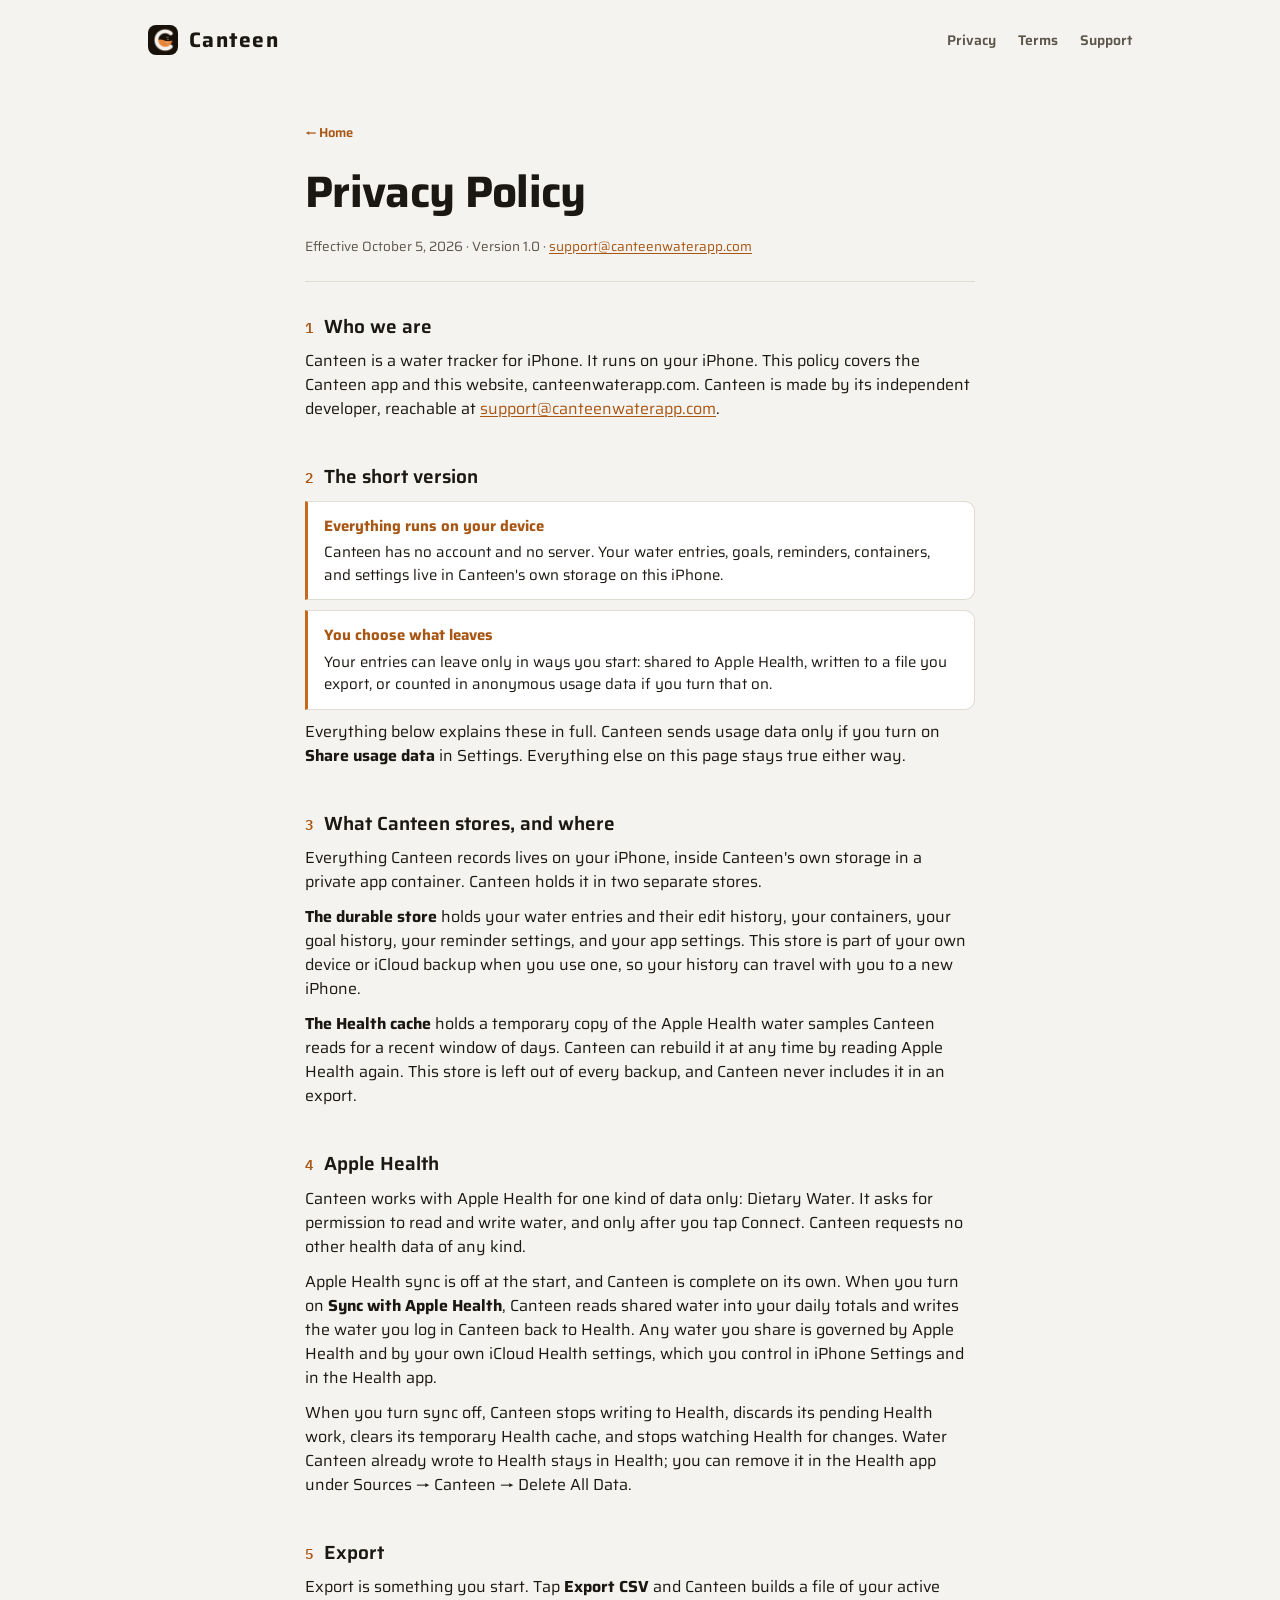
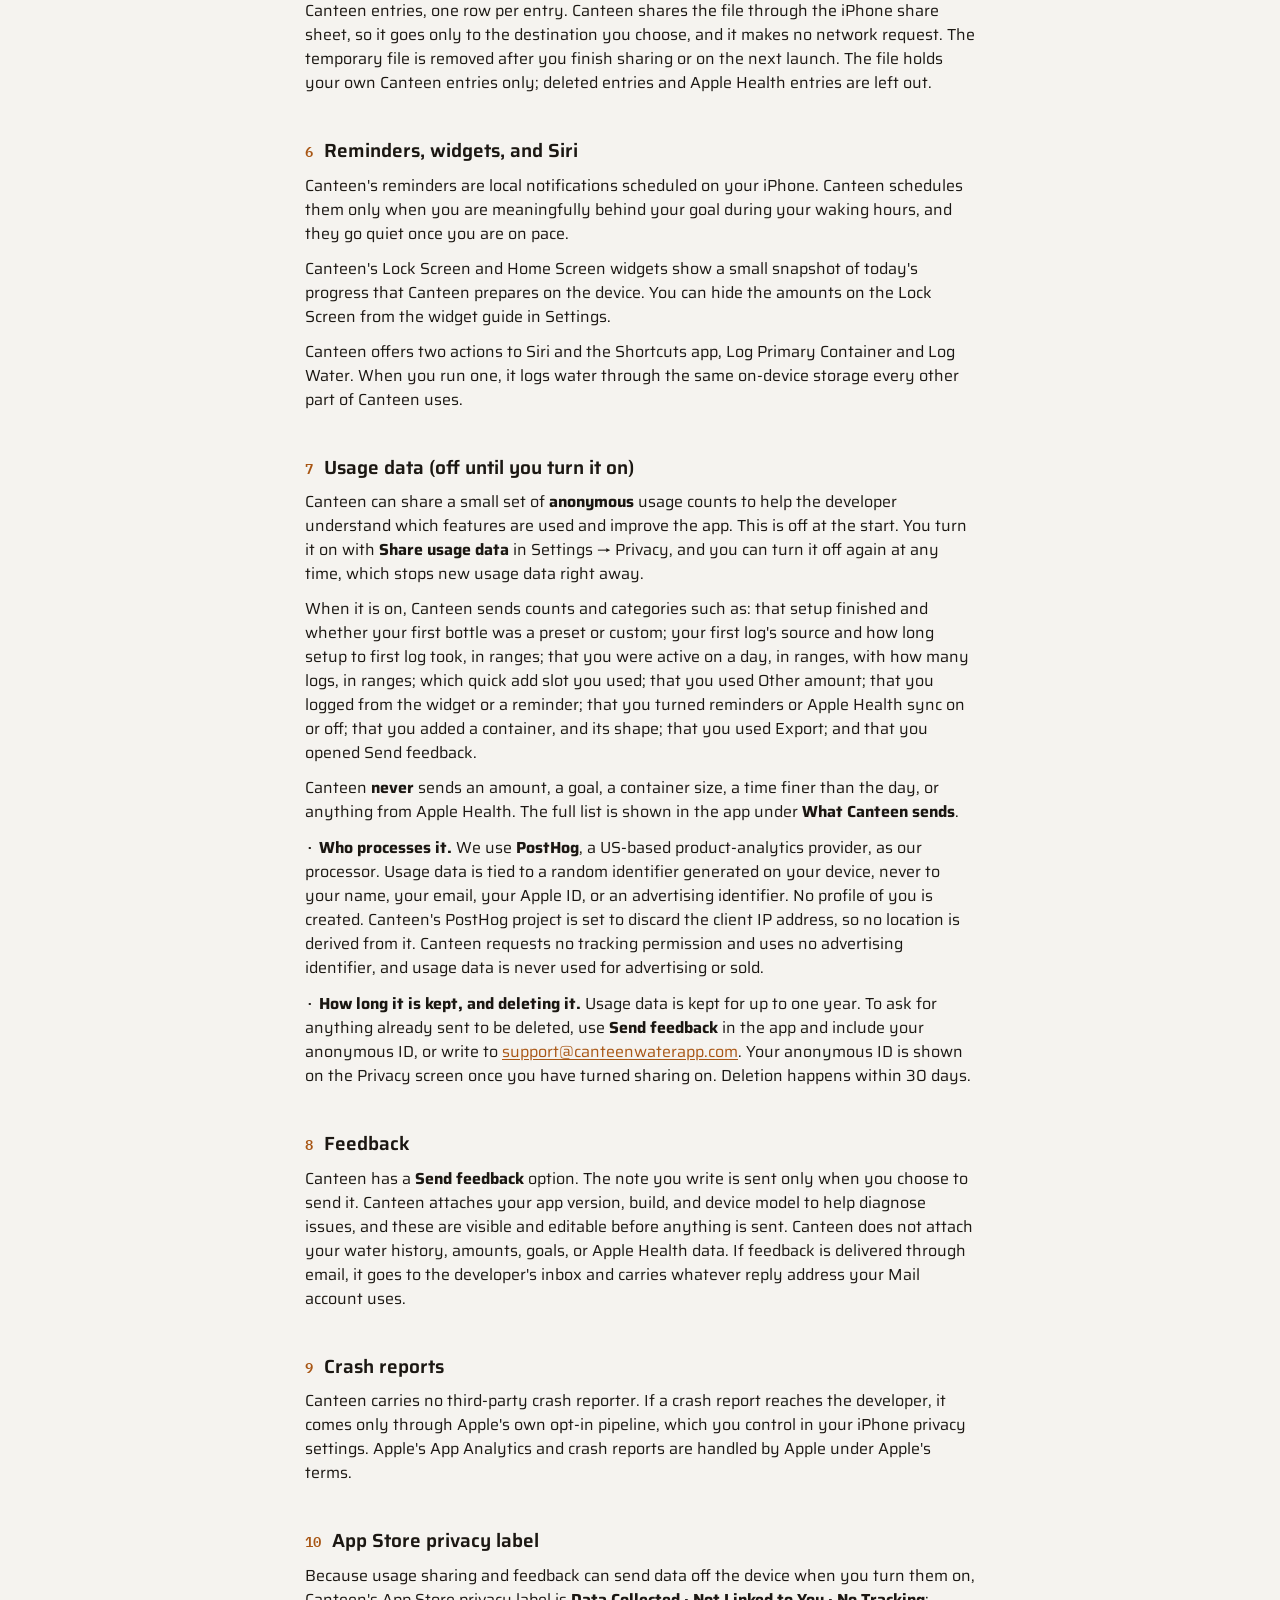
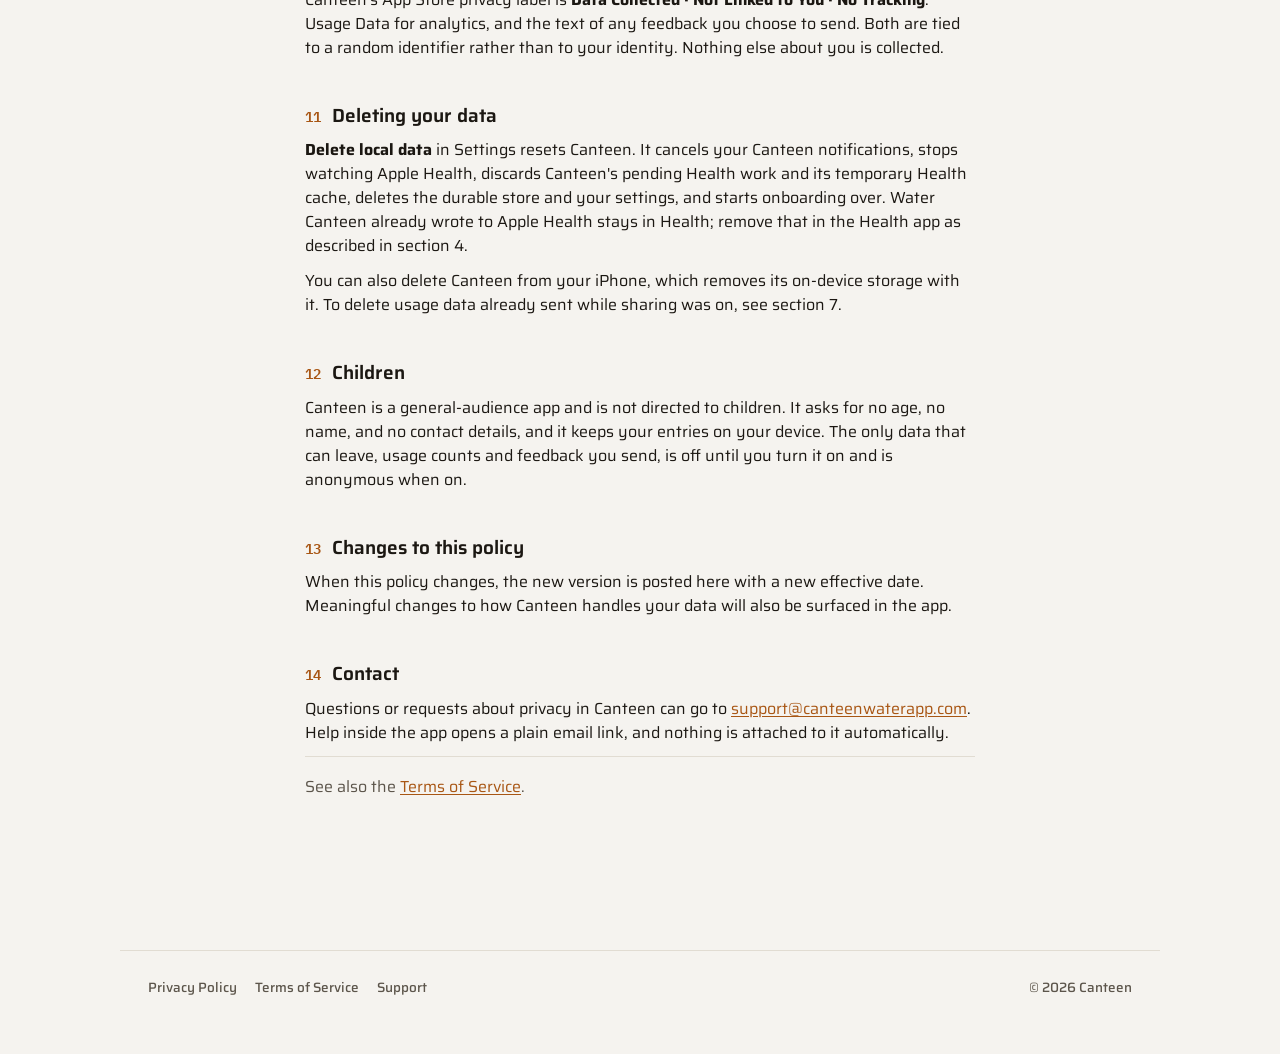
==== privacy.html @ 7a8dfb1c "Add canteenwaterapp.com landing page and legal docs First version of the public Canteen site as a pl" ====
<!DOCTYPE html>
<html lang="en">
<head>
<meta charset="utf-8" />
<meta name="viewport" content="width=device-width, initial-scale=1" />
<title>Privacy Policy · Canteen</title>
<link rel="icon" type="image/png" sizes="32x32" href="favicon-32.png">
<link rel="icon" type="image/png" sizes="16x16" href="favicon-16.png">
<link rel="apple-touch-icon" sizes="180x180" href="apple-touch-icon.png">
<meta name="description" content="Canteen Privacy Policy: what Canteen stores, where it lives, and the one thing that leaves only if you choose." />
<link rel="stylesheet" href="canteen.css" />
</head>
<body>

  <header class="nav">
    <a class="brand" href="/"><img src="icon-512.png" alt="Canteen app icon"><span class="wm">Canteen</span></a>
    <nav class="links">
      <a href="privacy.html">Privacy</a>
      <a href="terms.html">Terms</a>
      <a href="mailto:support@canteenwaterapp.com">Support</a>
    </nav>
  </header>

  <main class="doc">
    <a class="back" href="/">← Home</a>
    <h1>Privacy Policy</h1>
    <p class="meta">Effective October 5, 2026 · Version 1.0 · <a href="mailto:support@canteenwaterapp.com">support@canteenwaterapp.com</a></p>
    <hr />

    <section><h2><span class="n">1</span> Who we are</h2>
      <p>Canteen is a water tracker for iPhone. It runs on your iPhone. This policy covers the Canteen app and this website, canteenwaterapp.com. Canteen is made by its independent developer, reachable at <a href="mailto:support@canteenwaterapp.com">support@canteenwaterapp.com</a>.</p></section>

    <section><h2><span class="n">2</span> The short version</h2>
      <div class="model"><span class="mh">Everything runs on your device</span>Canteen has no account and no server. Your water entries, goals, reminders, containers, and settings live in Canteen's own storage on this iPhone.</div>
      <div class="model"><span class="mh">You choose what leaves</span>Your entries can leave only in ways you start: shared to Apple Health, written to a file you export, or counted in anonymous usage data if you turn that on.</div>
      <p>Everything below explains these in full. Canteen sends usage data only if you turn on <strong>Share usage data</strong> in Settings. Everything else on this page stays true either way.</p></section>

    <section><h2><span class="n">3</span> What Canteen stores, and where</h2>
      <p>Everything Canteen records lives on your iPhone, inside Canteen's own storage in a private app container. Canteen holds it in two separate stores.</p>
      <p><strong>The durable store</strong> holds your water entries and their edit history, your containers, your goal history, your reminder settings, and your app settings. This store is part of your own device or iCloud backup when you use one, so your history can travel with you to a new iPhone.</p>
      <p><strong>The Health cache</strong> holds a temporary copy of the Apple Health water samples Canteen reads for a recent window of days. Canteen can rebuild it at any time by reading Apple Health again. This store is left out of every backup, and Canteen never includes it in an export.</p></section>

    <section><h2><span class="n">4</span> Apple Health</h2>
      <p>Canteen works with Apple Health for one kind of data only: Dietary Water. It asks for permission to read and write water, and only after you tap Connect. Canteen requests no other health data of any kind.</p>
      <p>Apple Health sync is off at the start, and Canteen is complete on its own. When you turn on <strong>Sync with Apple Health</strong>, Canteen reads shared water into your daily totals and writes the water you log in Canteen back to Health. Any water you share is governed by Apple Health and by your own iCloud Health settings, which you control in iPhone Settings and in the Health app.</p>
      <p>When you turn sync off, Canteen stops writing to Health, discards its pending Health work, clears its temporary Health cache, and stops watching Health for changes. Water Canteen already wrote to Health stays in Health; you can remove it in the Health app under Sources → Canteen → Delete All Data.</p></section>

    <section><h2><span class="n">5</span> Export</h2>
      <p>Export is something you start. Tap <strong>Export CSV</strong> and Canteen builds a file of your active Canteen entries, one row per entry. Canteen shares the file through the iPhone share sheet, so it goes only to the destination you choose, and it makes no network request. The temporary file is removed after you finish sharing or on the next launch. The file holds your own Canteen entries only; deleted entries and Apple Health entries are left out.</p></section>

    <section><h2><span class="n">6</span> Reminders, widgets, and Siri</h2>
      <p>Canteen's reminders are local notifications scheduled on your iPhone. Canteen schedules them only when you are meaningfully behind your goal during your waking hours, and they go quiet once you are on pace.</p>
      <p>Canteen's Lock Screen and Home Screen widgets show a small snapshot of today's progress that Canteen prepares on the device. You can hide the amounts on the Lock Screen from the widget guide in Settings.</p>
      <p>Canteen offers two actions to Siri and the Shortcuts app, Log Primary Container and Log Water. When you run one, it logs water through the same on-device storage every other part of Canteen uses.</p></section>

    <section><h2><span class="n">7</span> Usage data (off until you turn it on)</h2>
      <p>Canteen can share a small set of <strong>anonymous</strong> usage counts to help the developer understand which features are used and improve the app. This is off at the start. You turn it on with <strong>Share usage data</strong> in Settings → Privacy, and you can turn it off again at any time, which stops new usage data right away.</p>
      <p>When it is on, Canteen sends counts and categories such as: that setup finished and whether your first bottle was a preset or custom; your first log's source and how long setup to first log took, in ranges; that you were active on a day, in ranges, with how many logs, in ranges; which quick add slot you used; that you used Other amount; that you logged from the widget or a reminder; that you turned reminders or Apple Health sync on or off; that you added a container, and its shape; that you used Export; and that you opened Send feedback.</p>
      <p>Canteen <strong>never</strong> sends an amount, a goal, a container size, a time finer than the day, or anything from Apple Health. The full list is shown in the app under <strong>What Canteen sends</strong>.</p>
      <p><span class="num">·</span> <strong>Who processes it.</strong> We use <strong>PostHog</strong>, a US-based product-analytics provider, as our processor. Usage data is tied to a random identifier generated on your device, never to your name, your email, your Apple ID, or an advertising identifier. No profile of you is created. Canteen's PostHog project is set to discard the client IP address, so no location is derived from it. Canteen requests no tracking permission and uses no advertising identifier, and usage data is never used for advertising or sold.</p>
      <p><span class="num">·</span> <strong>How long it is kept, and deleting it.</strong> Usage data is kept for up to one year. To ask for anything already sent to be deleted, use <strong>Send feedback</strong> in the app and include your anonymous ID, or write to <a href="mailto:support@canteenwaterapp.com">support@canteenwaterapp.com</a>. Your anonymous ID is shown on the Privacy screen once you have turned sharing on. Deletion happens within 30 days.</p></section>

    <section><h2><span class="n">8</span> Feedback</h2>
      <p>Canteen has a <strong>Send feedback</strong> option. The note you write is sent only when you choose to send it. Canteen attaches your app version, build, and device model to help diagnose issues, and these are visible and editable before anything is sent. Canteen does not attach your water history, amounts, goals, or Apple Health data. If feedback is delivered through email, it goes to the developer's inbox and carries whatever reply address your Mail account uses.</p></section>

    <section><h2><span class="n">9</span> Crash reports</h2>
      <p>Canteen carries no third-party crash reporter. If a crash report reaches the developer, it comes only through Apple's own opt-in pipeline, which you control in your iPhone privacy settings. Apple's App Analytics and crash reports are handled by Apple under Apple's terms.</p></section>

    <section><h2><span class="n">10</span> App Store privacy label</h2>
      <p>Because usage sharing and feedback can send data off the device when you turn them on, Canteen's App Store privacy label is <strong>Data Collected · Not Linked to You · No Tracking</strong>: Usage Data for analytics, and the text of any feedback you choose to send. Both are tied to a random identifier rather than to your identity. Nothing else about you is collected.</p></section>

    <section><h2><span class="n">11</span> Deleting your data</h2>
      <p><strong>Delete local data</strong> in Settings resets Canteen. It cancels your Canteen notifications, stops watching Apple Health, discards Canteen's pending Health work and its temporary Health cache, deletes the durable store and your settings, and starts onboarding over. Water Canteen already wrote to Apple Health stays in Health; remove that in the Health app as described in section 4.</p>
      <p>You can also delete Canteen from your iPhone, which removes its on-device storage with it. To delete usage data already sent while sharing was on, see section 7.</p></section>

    <section><h2><span class="n">12</span> Children</h2>
      <p>Canteen is a general-audience app and is not directed to children. It asks for no age, no name, and no contact details, and it keeps your entries on your device. The only data that can leave, usage counts and feedback you send, is off until you turn it on and is anonymous when on.</p></section>

    <section><h2><span class="n">13</span> Changes to this policy</h2>
      <p>When this policy changes, the new version is posted here with a new effective date. Meaningful changes to how Canteen handles your data will also be surfaced in the app.</p></section>

    <section><h2><span class="n">14</span> Contact</h2>
      <p>Questions or requests about privacy in Canteen can go to <a href="mailto:support@canteenwaterapp.com">support@canteenwaterapp.com</a>. Help inside the app opens a plain email link, and nothing is attached to it automatically.</p></section>

    <p class="crosslink">See also the <a href="terms.html">Terms of Service</a>.</p>
  </main>

  <footer class="foot">
    <div>
      <a href="privacy.html">Privacy Policy</a><a href="terms.html">Terms of Service</a><a href="mailto:support@canteenwaterapp.com">Support</a>
    </div>
    <div>© 2026 Canteen</div>
  </footer>

</body>
</html>
---- canteen.css ----
/* Canteen · canteenwaterapp.com shared styles (Readout v3) */
@import url('https://fonts.googleapis.com/css2?family=Saira:wght@400;500;600;700&family=IBM+Plex+Mono:wght@500;600&display=swap');

:root{
  /* Readout v3 · warm dark (home) */
  --bg:#17130E; --surface:#221C16; --surface2:#2A231B;
  --divider:#2E2820; --border:#776F63;
  --t1:#F1EEE8; --t2:#A69F93;
  --accent:#E6853C; --accent-text:#E6853C; --accent-ink:#17130E;
  --seg-off:#3A332A;
  --disp:'IBM Plex Mono',ui-monospace,monospace;
  --ui:'Saira',system-ui,-apple-system,Segoe UI,sans-serif;
}
@media (prefers-color-scheme: light){
  :root{
    /* Readout v3 · warm paper */
    --bg:#F5F3EF; --surface:#FFFFFF; --surface2:#EEEAE3;
    --divider:#E1DCD2; --border:#6E6659;
    --t1:#1B1712; --t2:#5C554B;
    --accent:#C56A1E; --accent-text:#A85614; --accent-ink:#FFFFFF;
    --seg-off:#E4E0D8;
  }
}

*{box-sizing:border-box;}
html{scroll-behavior:smooth;}
body{margin:0;background:var(--bg);color:var(--t1);
  font-family:var(--ui);line-height:1.5;-webkit-font-smoothing:antialiased;}
a{color:var(--accent-text);text-underline-offset:2px;}
.num{font-family:var(--disp);font-variant-numeric:tabular-nums;}

/* header */
.nav{max-width:1040px;margin:0 auto;padding:24px 28px;display:flex;align-items:center;justify-content:space-between;gap:20px;}
.brand{display:flex;align-items:center;gap:11px;text-decoration:none;}
.brand img{width:30px;height:30px;border-radius:8px;flex:none;display:block;}
.brand .wm{font-weight:700;font-size:21px;letter-spacing:0.06em;color:var(--t1);}
.nav .links{display:flex;gap:22px;font:600 14px var(--ui);}
.nav .links a{color:var(--t2);text-decoration:none;}
.nav .links a:hover{color:var(--accent-text);}

/* homepage hero */
.hero{max-width:1040px;margin:0 auto;padding:60px 28px 44px;display:grid;grid-template-columns:1.1fr 0.9fr;gap:52px;align-items:center;}
@media(max-width:760px){.hero{grid-template-columns:1fr;gap:40px;padding-top:36px;}}
.hero .eyebrow{font:600 12px var(--ui);letter-spacing:0.16em;text-transform:uppercase;color:var(--accent-text);}
.hero h1{font-weight:700;font-size:clamp(40px,6.2vw,64px);line-height:1.02;letter-spacing:-0.02em;margin:16px 0 0;text-wrap:balance;}
.hero .tag{font-size:clamp(18px,2.3vw,22px);color:var(--t1);margin:18px 0 0;max-width:30ch;line-height:1.35;}
.hero .sub{font-size:16px;color:var(--t2);margin:16px 0 0;max-width:46ch;}
.cta{margin-top:30px;display:flex;align-items:center;gap:16px;flex-wrap:wrap;}
.pill{display:inline-flex;align-items:center;gap:10px;background:var(--accent);color:var(--accent-ink);
  font:700 15px var(--ui);padding:14px 22px;border-radius:12px;text-decoration:none;}
.pill .dot{width:7px;height:7px;border-radius:999px;background:var(--accent-ink);opacity:0.55;}
.cta .note{font:500 13px var(--ui);color:var(--t2);}

/* hero mark */
.mark{width:220px;height:220px;border-radius:48px;margin:0 auto;display:block;
  box-shadow:0 30px 70px -34px rgba(0,0,0,0.6);}
@media(max-width:760px){.mark{width:168px;height:168px;border-radius:38px;}}

/* feature band */
.band{background:var(--surface);border-top:1px solid var(--divider);border-bottom:1px solid var(--divider);margin-top:36px;}
.feats{max-width:1040px;margin:0 auto;padding:52px 28px;display:grid;grid-template-columns:repeat(3,1fr);gap:34px;}
@media(max-width:760px){.feats{grid-template-columns:1fr;gap:28px;}}
.feat .k{font:600 11px var(--ui);letter-spacing:0.14em;text-transform:uppercase;color:var(--accent-text);}
.feat h3{font-weight:600;font-size:20px;margin:8px 0 6px;}
.feat p{font-size:15px;color:var(--t2);margin:0;}

.closing{max-width:680px;margin:0 auto;padding:64px 28px 16px;text-align:center;}
.closing p{font-size:clamp(20px,3vw,25px);color:var(--t1);line-height:1.4;}

/* footer */
.foot{max-width:1040px;margin:40px auto 0;padding:26px 28px 56px;border-top:1px solid var(--divider);
  display:flex;align-items:center;justify-content:space-between;gap:16px;flex-wrap:wrap;font:500 13.5px var(--ui);color:var(--t2);}
.foot a{color:var(--t2);text-decoration:none;margin-right:18px;}
.foot a:hover{color:var(--accent-text);}

/* legal document pages */
.doc{max-width:66ch;margin:0 auto;padding:40px 28px 100px;}
.doc .back{display:inline-block;font:600 13px var(--ui);color:var(--accent-text);text-decoration:none;margin-bottom:10px;}
.doc h1{font-weight:700;font-size:clamp(32px,5vw,44px);letter-spacing:-0.015em;margin:6px 0 0;}
.doc .meta{margin-top:12px;font-size:13.5px;color:var(--t2);}
.doc hr{border:none;border-top:1px solid var(--divider);margin:24px 0 0;}
.doc section{padding-top:30px;}
.doc h2{font-weight:600;font-size:19px;margin:0 0 9px;display:flex;gap:11px;align-items:baseline;}
.doc h2 .n{color:var(--accent-text);font-size:14px;font-weight:600;flex:none;font-family:var(--disp);}
.doc p{margin:0 0 11px;font-size:16px;}
.doc ul{margin:4px 0 11px;padding-left:20px;}
.doc li{margin:0 0 7px;font-size:15.5px;}
.doc strong{color:var(--t1);}
.model{background:var(--surface);border:1px solid var(--divider);border-left:3px solid var(--accent);border-radius:0 10px 10px 0;padding:13px 16px;margin:10px 0;font-size:15px;}
.model .mh{font-weight:700;color:var(--accent-text);display:block;margin-bottom:4px;}
.crosslink{margin-top:40px;padding-top:18px;border-top:1px solid var(--divider);font-size:14px;color:var(--t2);}
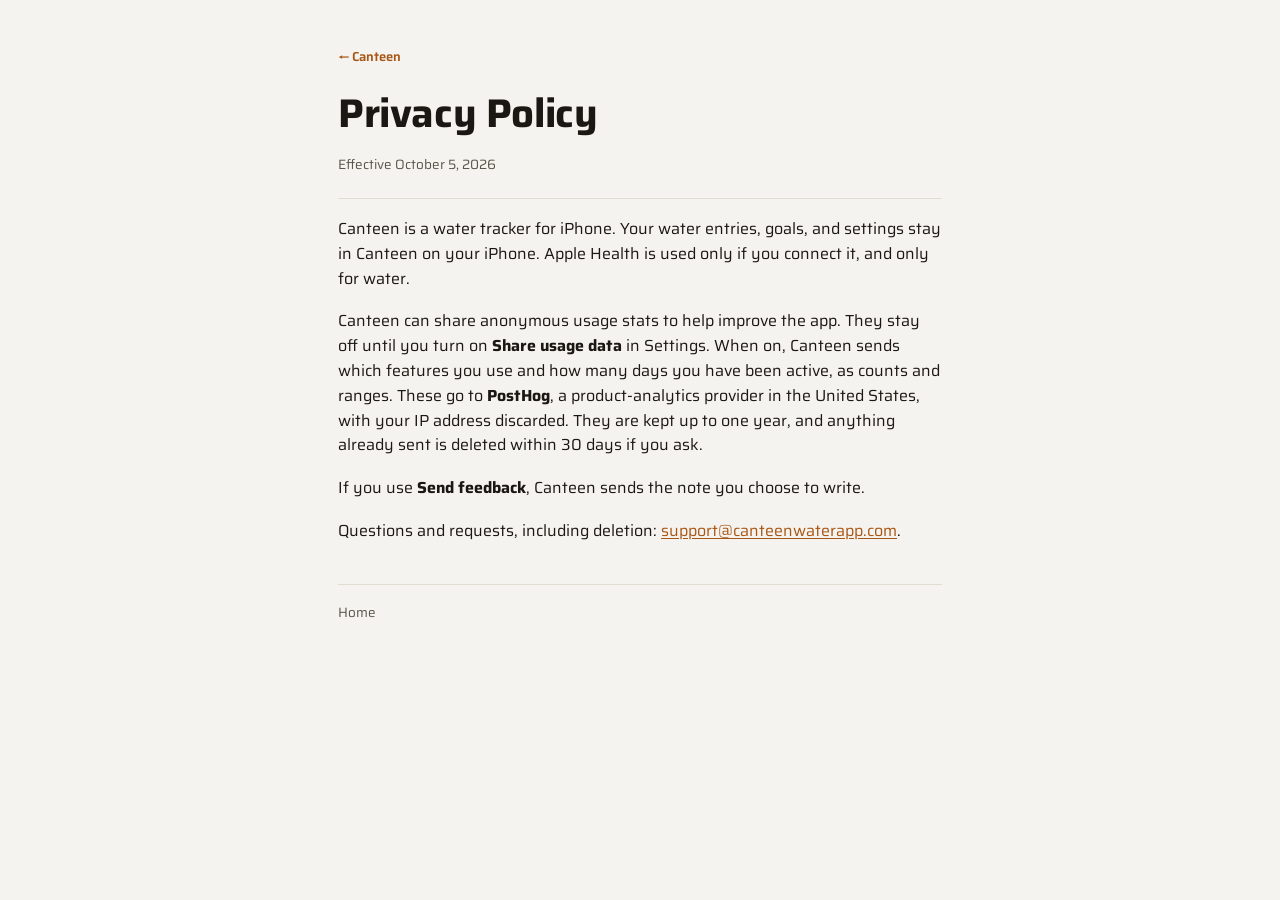
==== commit 966228b3: "Trim site to the minimal version Captain steer: keep only what the site needs.  - Remove terms.html " ====
--- a/privacy.html
+++ b/privacy.html
@@ -7,90 +7,27 @@
 <link rel="icon" type="image/png" sizes="32x32" href="favicon-32.png">
 <link rel="icon" type="image/png" sizes="16x16" href="favicon-16.png">
 <link rel="apple-touch-icon" sizes="180x180" href="apple-touch-icon.png">
-<meta name="description" content="Canteen Privacy Policy: what Canteen stores, where it lives, and the one thing that leaves only if you choose." />
+<meta name="description" content="Canteen Privacy Policy." />
 <link rel="stylesheet" href="canteen.css" />
 </head>
 <body>
 
-  <header class="nav">
-    <a class="brand" href="/"><img src="icon-512.png" alt="Canteen app icon"><span class="wm">Canteen</span></a>
-    <nav class="links">
-      <a href="privacy.html">Privacy</a>
-      <a href="terms.html">Terms</a>
-      <a href="mailto:support@canteenwaterapp.com">Support</a>
-    </nav>
-  </header>
-
   <main class="doc">
-    <a class="back" href="/">← Home</a>
+    <a class="brand" href="/">← Canteen</a>
     <h1>Privacy Policy</h1>
-    <p class="meta">Effective October 5, 2026 · Version 1.0 · <a href="mailto:support@canteenwaterapp.com">support@canteenwaterapp.com</a></p>
+    <p class="meta">Effective October 5, 2026</p>
     <hr />
 
-    <section><h2><span class="n">1</span> Who we are</h2>
-      <p>Canteen is a water tracker for iPhone. It runs on your iPhone. This policy covers the Canteen app and this website, canteenwaterapp.com. Canteen is made by its independent developer, reachable at <a href="mailto:support@canteenwaterapp.com">support@canteenwaterapp.com</a>.</p></section>
+    <p>Canteen is a water tracker for iPhone. Your water entries, goals, and settings stay in Canteen on your iPhone. Apple Health is used only if you connect it, and only for water.</p>
 
-    <section><h2><span class="n">2</span> The short version</h2>
-      <div class="model"><span class="mh">Everything runs on your device</span>Canteen has no account and no server. Your water entries, goals, reminders, containers, and settings live in Canteen's own storage on this iPhone.</div>
-      <div class="model"><span class="mh">You choose what leaves</span>Your entries can leave only in ways you start: shared to Apple Health, written to a file you export, or counted in anonymous usage data if you turn that on.</div>
-      <p>Everything below explains these in full. Canteen sends usage data only if you turn on <strong>Share usage data</strong> in Settings. Everything else on this page stays true either way.</p></section>
+    <p>Canteen can share anonymous usage stats to help improve the app. They stay off until you turn on <strong>Share usage data</strong> in Settings. When on, Canteen sends which features you use and how many days you have been active, as counts and ranges. These go to <strong>PostHog</strong>, a product-analytics provider in the United States, with your IP address discarded. They are kept up to one year, and anything already sent is deleted within 30 days if you ask.</p>
 
-    <section><h2><span class="n">3</span> What Canteen stores, and where</h2>
-      <p>Everything Canteen records lives on your iPhone, inside Canteen's own storage in a private app container. Canteen holds it in two separate stores.</p>
-      <p><strong>The durable store</strong> holds your water entries and their edit history, your containers, your goal history, your reminder settings, and your app settings. This store is part of your own device or iCloud backup when you use one, so your history can travel with you to a new iPhone.</p>
-      <p><strong>The Health cache</strong> holds a temporary copy of the Apple Health water samples Canteen reads for a recent window of days. Canteen can rebuild it at any time by reading Apple Health again. This store is left out of every backup, and Canteen never includes it in an export.</p></section>
+    <p>If you use <strong>Send feedback</strong>, Canteen sends the note you choose to write.</p>
 
-    <section><h2><span class="n">4</span> Apple Health</h2>
-      <p>Canteen works with Apple Health for one kind of data only: Dietary Water. It asks for permission to read and write water, and only after you tap Connect. Canteen requests no other health data of any kind.</p>
-      <p>Apple Health sync is off at the start, and Canteen is complete on its own. When you turn on <strong>Sync with Apple Health</strong>, Canteen reads shared water into your daily totals and writes the water you log in Canteen back to Health. Any water you share is governed by Apple Health and by your own iCloud Health settings, which you control in iPhone Settings and in the Health app.</p>
-      <p>When you turn sync off, Canteen stops writing to Health, discards its pending Health work, clears its temporary Health cache, and stops watching Health for changes. Water Canteen already wrote to Health stays in Health; you can remove it in the Health app under Sources → Canteen → Delete All Data.</p></section>
+    <p>Questions and requests, including deletion: <a href="mailto:support@canteenwaterapp.com">support@canteenwaterapp.com</a>.</p>
 
-    <section><h2><span class="n">5</span> Export</h2>
-      <p>Export is something you start. Tap <strong>Export CSV</strong> and Canteen builds a file of your active Canteen entries, one row per entry. Canteen shares the file through the iPhone share sheet, so it goes only to the destination you choose, and it makes no network request. The temporary file is removed after you finish sharing or on the next launch. The file holds your own Canteen entries only; deleted entries and Apple Health entries are left out.</p></section>
-
-    <section><h2><span class="n">6</span> Reminders, widgets, and Siri</h2>
-      <p>Canteen's reminders are local notifications scheduled on your iPhone. Canteen schedules them only when you are meaningfully behind your goal during your waking hours, and they go quiet once you are on pace.</p>
-      <p>Canteen's Lock Screen and Home Screen widgets show a small snapshot of today's progress that Canteen prepares on the device. You can hide the amounts on the Lock Screen from the widget guide in Settings.</p>
-      <p>Canteen offers two actions to Siri and the Shortcuts app, Log Primary Container and Log Water. When you run one, it logs water through the same on-device storage every other part of Canteen uses.</p></section>
-
-    <section><h2><span class="n">7</span> Usage data (off until you turn it on)</h2>
-      <p>Canteen can share a small set of <strong>anonymous</strong> usage counts to help the developer understand which features are used and improve the app. This is off at the start. You turn it on with <strong>Share usage data</strong> in Settings → Privacy, and you can turn it off again at any time, which stops new usage data right away.</p>
-      <p>When it is on, Canteen sends counts and categories such as: that setup finished and whether your first bottle was a preset or custom; your first log's source and how long setup to first log took, in ranges; that you were active on a day, in ranges, with how many logs, in ranges; which quick add slot you used; that you used Other amount; that you logged from the widget or a reminder; that you turned reminders or Apple Health sync on or off; that you added a container, and its shape; that you used Export; and that you opened Send feedback.</p>
-      <p>Canteen <strong>never</strong> sends an amount, a goal, a container size, a time finer than the day, or anything from Apple Health. The full list is shown in the app under <strong>What Canteen sends</strong>.</p>
-      <p><span class="num">·</span> <strong>Who processes it.</strong> We use <strong>PostHog</strong>, a US-based product-analytics provider, as our processor. Usage data is tied to a random identifier generated on your device, never to your name, your email, your Apple ID, or an advertising identifier. No profile of you is created. Canteen's PostHog project is set to discard the client IP address, so no location is derived from it. Canteen requests no tracking permission and uses no advertising identifier, and usage data is never used for advertising or sold.</p>
-      <p><span class="num">·</span> <strong>How long it is kept, and deleting it.</strong> Usage data is kept for up to one year. To ask for anything already sent to be deleted, use <strong>Send feedback</strong> in the app and include your anonymous ID, or write to <a href="mailto:support@canteenwaterapp.com">support@canteenwaterapp.com</a>. Your anonymous ID is shown on the Privacy screen once you have turned sharing on. Deletion happens within 30 days.</p></section>
-
-    <section><h2><span class="n">8</span> Feedback</h2>
-      <p>Canteen has a <strong>Send feedback</strong> option. The note you write is sent only when you choose to send it. Canteen attaches your app version, build, and device model to help diagnose issues, and these are visible and editable before anything is sent. Canteen does not attach your water history, amounts, goals, or Apple Health data. If feedback is delivered through email, it goes to the developer's inbox and carries whatever reply address your Mail account uses.</p></section>
-
-    <section><h2><span class="n">9</span> Crash reports</h2>
-      <p>Canteen carries no third-party crash reporter. If a crash report reaches the developer, it comes only through Apple's own opt-in pipeline, which you control in your iPhone privacy settings. Apple's App Analytics and crash reports are handled by Apple under Apple's terms.</p></section>
-
-    <section><h2><span class="n">10</span> App Store privacy label</h2>
-      <p>Because usage sharing and feedback can send data off the device when you turn them on, Canteen's App Store privacy label is <strong>Data Collected · Not Linked to You · No Tracking</strong>: Usage Data for analytics, and the text of any feedback you choose to send. Both are tied to a random identifier rather than to your identity. Nothing else about you is collected.</p></section>
-
-    <section><h2><span class="n">11</span> Deleting your data</h2>
-      <p><strong>Delete local data</strong> in Settings resets Canteen. It cancels your Canteen notifications, stops watching Apple Health, discards Canteen's pending Health work and its temporary Health cache, deletes the durable store and your settings, and starts onboarding over. Water Canteen already wrote to Apple Health stays in Health; remove that in the Health app as described in section 4.</p>
-      <p>You can also delete Canteen from your iPhone, which removes its on-device storage with it. To delete usage data already sent while sharing was on, see section 7.</p></section>
-
-    <section><h2><span class="n">12</span> Children</h2>
-      <p>Canteen is a general-audience app and is not directed to children. It asks for no age, no name, and no contact details, and it keeps your entries on your device. The only data that can leave, usage counts and feedback you send, is off until you turn it on and is anonymous when on.</p></section>
-
-    <section><h2><span class="n">13</span> Changes to this policy</h2>
-      <p>When this policy changes, the new version is posted here with a new effective date. Meaningful changes to how Canteen handles your data will also be surfaced in the app.</p></section>
-
-    <section><h2><span class="n">14</span> Contact</h2>
-      <p>Questions or requests about privacy in Canteen can go to <a href="mailto:support@canteenwaterapp.com">support@canteenwaterapp.com</a>. Help inside the app opens a plain email link, and nothing is attached to it automatically.</p></section>
-
-    <p class="crosslink">See also the <a href="terms.html">Terms of Service</a>.</p>
+    <p class="foot"><a href="/">Home</a></p>
   </main>
-
-  <footer class="foot">
-    <div>
-      <a href="privacy.html">Privacy Policy</a><a href="terms.html">Terms of Service</a><a href="mailto:support@canteenwaterapp.com">Support</a>
-    </div>
-    <div>© 2026 Canteen</div>
-  </footer>
 
 </body>
 </html>
--- a/canteen.css
+++ b/canteen.css
@@ -1,91 +1,52 @@
 /* Canteen · canteenwaterapp.com shared styles (Readout v3) */
-@import url('https://fonts.googleapis.com/css2?family=Saira:wght@400;500;600;700&family=IBM+Plex+Mono:wght@500;600&display=swap');
+@import url('https://fonts.googleapis.com/css2?family=Saira:wght@400;500;600;700&display=swap');
 
 :root{
   /* Readout v3 · warm dark (home) */
-  --bg:#17130E; --surface:#221C16; --surface2:#2A231B;
+  --bg:#17130E; --surface:#221C16;
   --divider:#2E2820; --border:#776F63;
   --t1:#F1EEE8; --t2:#A69F93;
   --accent:#E6853C; --accent-text:#E6853C; --accent-ink:#17130E;
-  --seg-off:#3A332A;
-  --disp:'IBM Plex Mono',ui-monospace,monospace;
   --ui:'Saira',system-ui,-apple-system,Segoe UI,sans-serif;
 }
 @media (prefers-color-scheme: light){
   :root{
     /* Readout v3 · warm paper */
-    --bg:#F5F3EF; --surface:#FFFFFF; --surface2:#EEEAE3;
+    --bg:#F5F3EF; --surface:#FFFFFF;
     --divider:#E1DCD2; --border:#6E6659;
     --t1:#1B1712; --t2:#5C554B;
     --accent:#C56A1E; --accent-text:#A85614; --accent-ink:#FFFFFF;
-    --seg-off:#E4E0D8;
   }
 }
 
 *{box-sizing:border-box;}
-html{scroll-behavior:smooth;}
 body{margin:0;background:var(--bg);color:var(--t1);
-  font-family:var(--ui);line-height:1.5;-webkit-font-smoothing:antialiased;}
+  font-family:var(--ui);line-height:1.55;-webkit-font-smoothing:antialiased;}
 a{color:var(--accent-text);text-underline-offset:2px;}
-.num{font-family:var(--disp);font-variant-numeric:tabular-nums;}
 
-/* header */
-.nav{max-width:1040px;margin:0 auto;padding:24px 28px;display:flex;align-items:center;justify-content:space-between;gap:20px;}
-.brand{display:flex;align-items:center;gap:11px;text-decoration:none;}
-.brand img{width:30px;height:30px;border-radius:8px;flex:none;display:block;}
-.brand .wm{font-weight:700;font-size:21px;letter-spacing:0.06em;color:var(--t1);}
-.nav .links{display:flex;gap:22px;font:600 14px var(--ui);}
-.nav .links a{color:var(--t2);text-decoration:none;}
-.nav .links a:hover{color:var(--accent-text);}
+/* home */
+.home{min-height:100vh;max-width:600px;margin:0 auto;padding:72px 28px 40px;
+  display:flex;flex-direction:column;align-items:center;text-align:center;}
+.home .mark{width:88px;height:88px;border-radius:22px;display:block;
+  box-shadow:0 22px 48px -26px rgba(0,0,0,0.55);}
+.home h1{font-weight:700;font-size:clamp(34px,8vw,46px);letter-spacing:0.02em;margin:22px 0 0;}
+.home .line{font-size:clamp(17px,2.6vw,19px);color:var(--t2);margin:14px 0 0;max-width:34ch;}
+.pill{display:inline-flex;align-items:center;gap:10px;margin-top:30px;
+  background:var(--accent);color:var(--accent-ink);
+  font-weight:700;font-size:15px;padding:14px 22px;border-radius:12px;text-decoration:none;}
+.pill .dot{width:7px;height:7px;border-radius:999px;background:var(--accent-ink);opacity:0.55;}
+.home .note{font-size:13px;color:var(--t2);margin-top:10px;}
+.home-foot{margin-top:auto;padding-top:48px;font-size:13.5px;color:var(--t2);}
+.home-foot a{color:var(--t2);text-decoration:none;margin:0 10px;}
+.home-foot a:hover{color:var(--accent-text);}
 
-/* homepage hero */
-.hero{max-width:1040px;margin:0 auto;padding:60px 28px 44px;display:grid;grid-template-columns:1.1fr 0.9fr;gap:52px;align-items:center;}
-@media(max-width:760px){.hero{grid-template-columns:1fr;gap:40px;padding-top:36px;}}
-.hero .eyebrow{font:600 12px var(--ui);letter-spacing:0.16em;text-transform:uppercase;color:var(--accent-text);}
-.hero h1{font-weight:700;font-size:clamp(40px,6.2vw,64px);line-height:1.02;letter-spacing:-0.02em;margin:16px 0 0;text-wrap:balance;}
-.hero .tag{font-size:clamp(18px,2.3vw,22px);color:var(--t1);margin:18px 0 0;max-width:30ch;line-height:1.35;}
-.hero .sub{font-size:16px;color:var(--t2);margin:16px 0 0;max-width:46ch;}
-.cta{margin-top:30px;display:flex;align-items:center;gap:16px;flex-wrap:wrap;}
-.pill{display:inline-flex;align-items:center;gap:10px;background:var(--accent);color:var(--accent-ink);
-  font:700 15px var(--ui);padding:14px 22px;border-radius:12px;text-decoration:none;}
-.pill .dot{width:7px;height:7px;border-radius:999px;background:var(--accent-ink);opacity:0.55;}
-.cta .note{font:500 13px var(--ui);color:var(--t2);}
-
-/* hero mark */
-.mark{width:220px;height:220px;border-radius:48px;margin:0 auto;display:block;
-  box-shadow:0 30px 70px -34px rgba(0,0,0,0.6);}
-@media(max-width:760px){.mark{width:168px;height:168px;border-radius:38px;}}
-
-/* feature band */
-.band{background:var(--surface);border-top:1px solid var(--divider);border-bottom:1px solid var(--divider);margin-top:36px;}
-.feats{max-width:1040px;margin:0 auto;padding:52px 28px;display:grid;grid-template-columns:repeat(3,1fr);gap:34px;}
-@media(max-width:760px){.feats{grid-template-columns:1fr;gap:28px;}}
-.feat .k{font:600 11px var(--ui);letter-spacing:0.14em;text-transform:uppercase;color:var(--accent-text);}
-.feat h3{font-weight:600;font-size:20px;margin:8px 0 6px;}
-.feat p{font-size:15px;color:var(--t2);margin:0;}
-
-.closing{max-width:680px;margin:0 auto;padding:64px 28px 16px;text-align:center;}
-.closing p{font-size:clamp(20px,3vw,25px);color:var(--t1);line-height:1.4;}
-
-/* footer */
-.foot{max-width:1040px;margin:40px auto 0;padding:26px 28px 56px;border-top:1px solid var(--divider);
-  display:flex;align-items:center;justify-content:space-between;gap:16px;flex-wrap:wrap;font:500 13.5px var(--ui);color:var(--t2);}
-.foot a{color:var(--t2);text-decoration:none;margin-right:18px;}
-.foot a:hover{color:var(--accent-text);}
-
-/* legal document pages */
-.doc{max-width:66ch;margin:0 auto;padding:40px 28px 100px;}
-.doc .back{display:inline-block;font:600 13px var(--ui);color:var(--accent-text);text-decoration:none;margin-bottom:10px;}
-.doc h1{font-weight:700;font-size:clamp(32px,5vw,44px);letter-spacing:-0.015em;margin:6px 0 0;}
-.doc .meta{margin-top:12px;font-size:13.5px;color:var(--t2);}
-.doc hr{border:none;border-top:1px solid var(--divider);margin:24px 0 0;}
-.doc section{padding-top:30px;}
-.doc h2{font-weight:600;font-size:19px;margin:0 0 9px;display:flex;gap:11px;align-items:baseline;}
-.doc h2 .n{color:var(--accent-text);font-size:14px;font-weight:600;flex:none;font-family:var(--disp);}
-.doc p{margin:0 0 11px;font-size:16px;}
-.doc ul{margin:4px 0 11px;padding-left:20px;}
-.doc li{margin:0 0 7px;font-size:15.5px;}
+/* privacy document */
+.doc{max-width:60ch;margin:0 auto;padding:44px 28px 90px;}
+.doc .brand{display:inline-block;font-weight:600;font-size:13px;color:var(--accent-text);text-decoration:none;margin-bottom:12px;}
+.doc h1{font-weight:700;font-size:clamp(30px,5vw,40px);letter-spacing:-0.01em;margin:4px 0 0;}
+.doc .meta{margin-top:10px;font-size:13.5px;color:var(--t2);}
+.doc hr{border:none;border-top:1px solid var(--divider);margin:22px 0 4px;}
+.doc p{margin:18px 0 0;font-size:16px;}
 .doc strong{color:var(--t1);}
-.model{background:var(--surface);border:1px solid var(--divider);border-left:3px solid var(--accent);border-radius:0 10px 10px 0;padding:13px 16px;margin:10px 0;font-size:15px;}
-.model .mh{font-weight:700;color:var(--accent-text);display:block;margin-bottom:4px;}
-.crosslink{margin-top:40px;padding-top:18px;border-top:1px solid var(--divider);font-size:14px;color:var(--t2);}
+.doc .foot{margin-top:40px;padding-top:18px;border-top:1px solid var(--divider);font-size:13.5px;color:var(--t2);}
+.doc .foot a{color:var(--t2);text-decoration:none;}
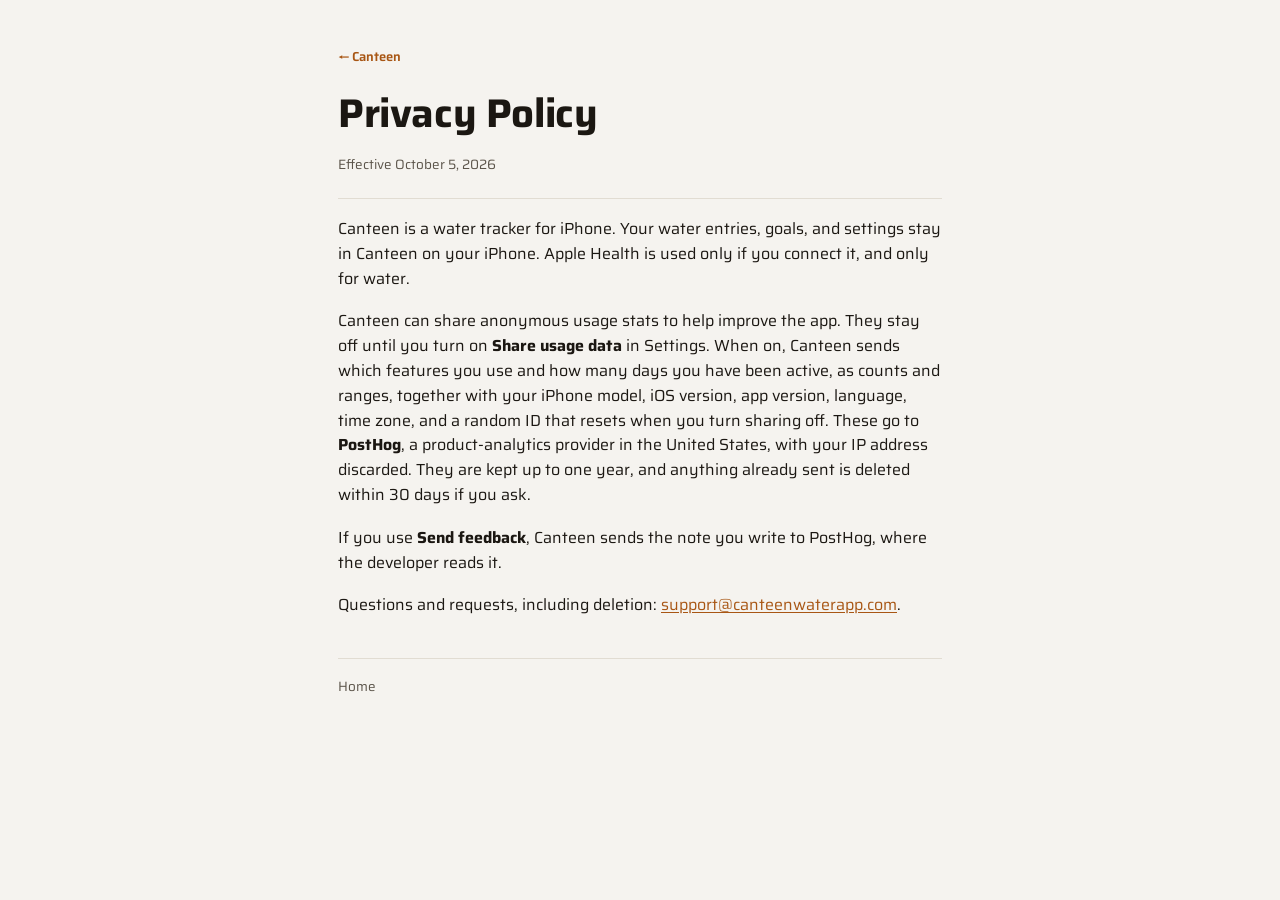
==== commit 9721e72d: "Clarify analytics and feedback data sharing in privacy policy Add detail about analytics payload (iP" ====
--- a/privacy.html
+++ b/privacy.html
@@ -20,9 +20,9 @@
 
     <p>Canteen is a water tracker for iPhone. Your water entries, goals, and settings stay in Canteen on your iPhone. Apple Health is used only if you connect it, and only for water.</p>
 
-    <p>Canteen can share anonymous usage stats to help improve the app. They stay off until you turn on <strong>Share usage data</strong> in Settings. When on, Canteen sends which features you use and how many days you have been active, as counts and ranges. These go to <strong>PostHog</strong>, a product-analytics provider in the United States, with your IP address discarded. They are kept up to one year, and anything already sent is deleted within 30 days if you ask.</p>
+    <p>Canteen can share anonymous usage stats to help improve the app. They stay off until you turn on <strong>Share usage data</strong> in Settings. When on, Canteen sends which features you use and how many days you have been active, as counts and ranges, together with your iPhone model, iOS version, app version, language, time zone, and a random ID that resets when you turn sharing off. These go to <strong>PostHog</strong>, a product-analytics provider in the United States, with your IP address discarded. They are kept up to one year, and anything already sent is deleted within 30 days if you ask.</p>
 
-    <p>If you use <strong>Send feedback</strong>, Canteen sends the note you choose to write.</p>
+    <p>If you use <strong>Send feedback</strong>, Canteen sends the note you write to PostHog, where the developer reads it.</p>
 
     <p>Questions and requests, including deletion: <a href="mailto:support@canteenwaterapp.com">support@canteenwaterapp.com</a>.</p>
 
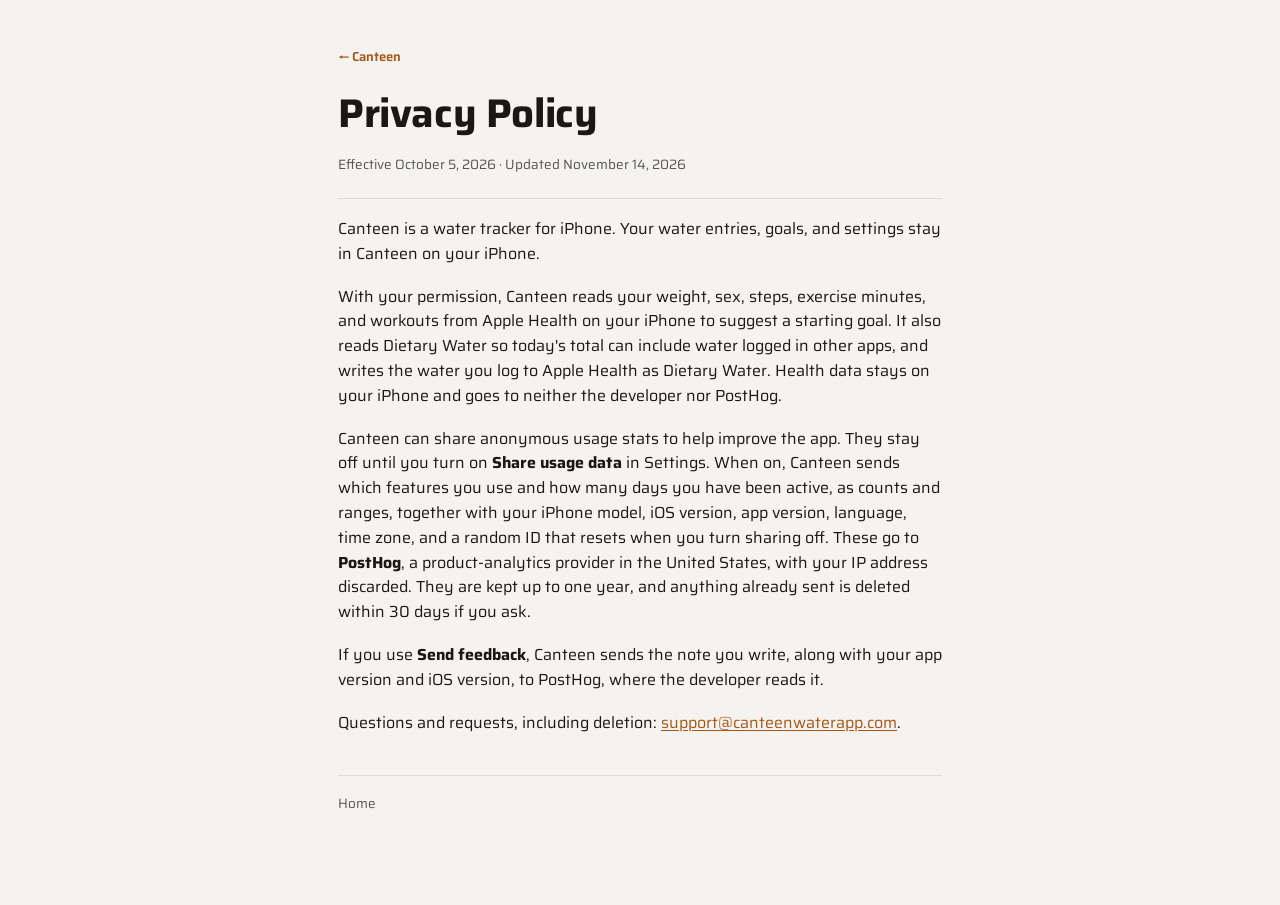
==== commit da4887c1: "Update privacy policy for Canteen 1.0.1 Health access" ====
--- a/privacy.html
+++ b/privacy.html
@@ -15,14 +15,16 @@
   <main class="doc">
     <a class="brand" href="/">← Canteen</a>
     <h1>Privacy Policy</h1>
-    <p class="meta">Effective October 5, 2026</p>
+    <p class="meta">Effective October 5, 2026 · Updated November 14, 2026</p>
     <hr />
 
-    <p>Canteen is a water tracker for iPhone. Your water entries, goals, and settings stay in Canteen on your iPhone. Apple Health is used only if you connect it, and only for water.</p>
+    <p>Canteen is a water tracker for iPhone. Your water entries, goals, and settings stay in Canteen on your iPhone.</p>
+
+    <p>With your permission, Canteen reads your weight, sex, steps, exercise minutes, and workouts from Apple Health on your iPhone to suggest a starting goal. It also reads Dietary Water so today's total can include water logged in other apps, and writes the water you log to Apple Health as Dietary Water. Health data stays on your iPhone and goes to neither the developer nor PostHog.</p>
 
     <p>Canteen can share anonymous usage stats to help improve the app. They stay off until you turn on <strong>Share usage data</strong> in Settings. When on, Canteen sends which features you use and how many days you have been active, as counts and ranges, together with your iPhone model, iOS version, app version, language, time zone, and a random ID that resets when you turn sharing off. These go to <strong>PostHog</strong>, a product-analytics provider in the United States, with your IP address discarded. They are kept up to one year, and anything already sent is deleted within 30 days if you ask.</p>
 
-    <p>If you use <strong>Send feedback</strong>, Canteen sends the note you write to PostHog, where the developer reads it.</p>
+    <p>If you use <strong>Send feedback</strong>, Canteen sends the note you write, along with your app version and iOS version, to PostHog, where the developer reads it.</p>
 
     <p>Questions and requests, including deletion: <a href="mailto:support@canteenwaterapp.com">support@canteenwaterapp.com</a>.</p>
 
